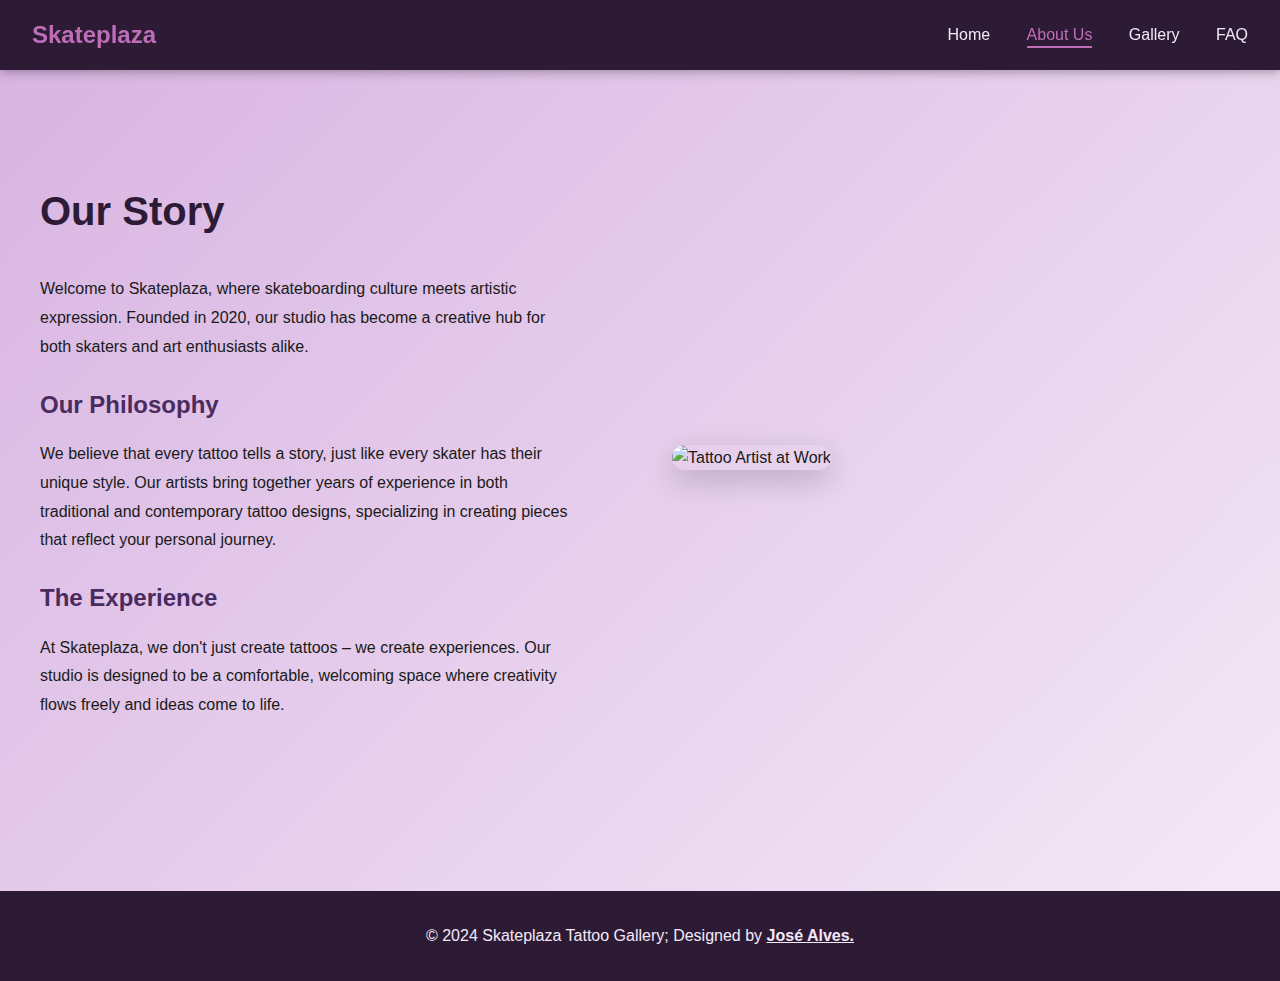
==== about.html @ 52db744e "Add files via upload" ====
<!DOCTYPE html>
<html lang="en">
<head>
    <meta charset="UTF-8">
    <meta name="viewport" content="width=device-width, initial-scale=1.0">
    <title>About Us - Skateplaza Tattoo Gallery</title>
    <link rel="stylesheet" href="styles.css">
</head>
<body>
    <nav class="navbar">
        <div class="logo">Skateplaza</div>
        <div class="nav-links">
            <a href="index.html">Home</a>
            <a href="about.html" class="active">About Us</a>
            <a href="gallery.html">Gallery</a>
            <a href="faq.html">FAQ</a>
        </div>
    </nav>

    <main>
        <br>
        <br>
        <section class="about-section">
            <div class="about-content">
                <div class="about-text">
                    
                    <h2>Our Story</h2>
                    <p>Welcome to Skateplaza, where skateboarding culture meets artistic expression. Founded in 2020, our studio has become a creative hub for both skaters and art enthusiasts alike.</p>
                    
                    <h3>Our Philosophy</h3>
                    <p>We believe that every tattoo tells a story, just like every skater has their unique style. Our artists bring together years of experience in both traditional and contemporary tattoo designs, specializing in creating pieces that reflect your personal journey.</p>
                    
                    <h3>The Experience</h3>
                    <p>At Skateplaza, we don't just create tattoos – we create experiences. Our studio is designed to be a comfortable, welcoming space where creativity flows freely and ideas come to life.</p>
                </div>
                <div class="about-image">
                    <img src="https://images.unsplash.com/photo-1598371839696-5c5bb00bdc28" alt="Tattoo Artist at Work">
                </div>
            </div>
        </section>
    </main>

    <footer>
        <p>&copy; 2024 Skateplaza Tattoo Gallery; Designed by <ins> <b>José Alves.</b> <ins> </p>
    </footer>
</body>
</html>
---- styles.css ----
* {
    margin: 0;
    padding: 0;
    box-sizing: border-box;
    
  }
  
  :root {
    --purple-dark: #2D1B36;
    --purple-main: #4A2B5F;
    --purple-light: #8B4B9B;
    --purple-accent: #BE6DB7;
    --purple-fade: #D8B4E2;
    --text-light: #F4E8F6;
    --text-dark: #1A1A1A;
  }
  
 
  @keyframes fadeIn {
    from { opacity: 0; transform: translateY(20px); }
    to { opacity: 1; transform: translateY(0); }
  }
  
  @keyframes slideIn {
    from { transform: translateX(-100%); }
    to { transform: translateX(0); }
  }
  

  html, body {
    height: 100%;
}

body {
    font-family: 'Arial', sans-serif;
    line-height: 1.6;
    color: var(--text-dark);
    background: var(--text-light);
    display: flex;
    flex-direction: column;
    min-height: 100vh;
}

main {
    flex: 1 0 auto;
}
  
  h1, h2, h3 {
    color: var(--purple-light);
  }

  .navbar {
    position: fixed;
    top: 0;
    width: 100%;
    padding: 1rem 2rem;
    display: flex;
    justify-content: space-between;
    align-items: center;
    z-index: 1000;
    background: var(--purple-dark);
    box-shadow: 0 2px 10px rgba(0, 0, 0, 0.3);
    animation: slideIn 0.5s ease-out;
  }
  
  .logo {
    color: var(--purple-accent);
    font-size: 1.5rem;
    font-weight: bold;
    transition: color 0.3s;
  }
  
  .logo:hover {
    color: var(--purple-fade);
  }
  
  .nav-links a {
    color: var(--text-light);
    text-decoration: none;
    margin-left: 2rem;
    transition: all 0.3s;
    position: relative;
  }
  
  .nav-links a::after {
    content: '';
    position: absolute;
    bottom: -5px;
    left: 0;
    width: 0;
    height: 2px;
    background: var(--purple-accent);
    transition: width 0.3s;
  }
  
  .nav-links a:hover::after,
  .nav-links a.active::after {
    width: 100%;
  }
  
  .nav-links a:hover,
  .nav-links a.active {
    color: var(--purple-accent);
  }
  
  .hero {
    height: 100vh;
    background: linear-gradient(rgba(0, 0, 0, 0.6), rgba(0, 0, 0, 0.6)),
                url('https://manofmany.com/_next/image?url=https%3A%2F%2Fapi.manofmany.com%2Fwp-content%2Fuploads%2F2023%2F06%2F40-Best-Tattoo-Ideas-for-Men.jpg&w=1200&q=75');
    background-size: cover;
    background-position: center;
    display: flex;
    flex-direction: column;
    justify-content: center;
    align-items: center;
    text-align: center;
    color: #fff;
}

.hero h1 {
    font-size: 3rem;
    margin-bottom: 1rem;
}

.hero p {
    font-size: 1.2rem;
}
  
  section {
    padding: 5rem 2rem;
  }
  
  h2 {
    text-align: center;
    margin-bottom: 3rem;
    font-size: 2.5rem;
    color: var(--purple-main);
  }
  
  .about, .gallery, .faq {
    animation: fadeIn 0.8s ease-out;
  }
  
  .gallery-grid {
    display: grid;
    grid-template-columns: repeat(auto-fit, minmax(300px, 1fr));
    gap: 1.5rem;
    max-width: 1200px;
    margin: 0 auto;
  }
  
  .gallery-grid img {
    width: 100%;
    height: 300px;
    object-fit: cover;
    border-radius: 8px;
    transition: transform 0.3s, box-shadow 0.3s;
    box-shadow: 0 4px 15px rgba(0, 0, 0, 0.1);
    opacity: 0;
    animation: fadeIn 0.6s ease-out forwards;
  }
  
  .gallery-grid img:hover {
    transform: translateY(-5px);
    box-shadow: 0 8px 20px rgba(0, 0, 0, 0.2);
  }
  
  .gallery-grid img:nth-child(1) { animation-delay: 0.1s; }
  .gallery-grid img:nth-child(2) { animation-delay: 0.2s; }
  .gallery-grid img:nth-child(3) { animation-delay: 0.3s; }
  .gallery-grid img:nth-child(4) { animation-delay: 0.4s; }
  .gallery-grid img:nth-child(5) { animation-delay: 0.5s; }
  .gallery-grid img:nth-child(6) { animation-delay: 0.6s; }
  
  .faq-item {
    max-width: 800px;
    margin: 0 auto 2rem;
    padding: 1.5rem;
    background: var(--text-light);
    border-radius: 8px;
    box-shadow: 0 4px 15px rgba(0, 0, 0, 0.1);
    transition: transform 0.3s;
    opacity: 0;
    animation: fadeIn 0.5s ease-out forwards;
  }
  
  .faq-item:hover {
    transform: translateY(-3px);
  }
  
  .faq-item:nth-child(1) { animation-delay: 0.1s; }
  .faq-item:nth-child(2) { animation-delay: 0.2s; }
  .faq-item:nth-child(3) { animation-delay: 0.3s; }
  
  .faq-item h3 {
    color: var(--purple-main);
    margin-bottom: 0.5rem;
  }
  
 footer {
  flex-shrink: 0;
  background: var(--purple-dark);
  color: var(--text-light);
  text-align: center;
  padding: 2rem;
  margin-top: auto;
}
  
  @media (max-width: 768px) {
    .navbar {
      flex-direction: column;
      padding: 1rem;
    }
  
    .nav-links {
      margin-top: 1rem;
    }
  
    .nav-links a {
      margin: 0 1rem;
      font-size: 0.9rem;
    }
  
    .hero h1 {
      font-size: 2rem;
    }
  
    section {
      padding: 3rem 1rem;
    }
  
    h2 {
      font-size: 2rem;
    }
  }

  .about-section {
    padding: 8rem 2rem 5rem;
    background: linear-gradient(135deg, var(--purple-fade) 0%, var(--text-light) 100%);
    min-height: calc(100vh - 60px);
}

.about-content {
    max-width: 1200px;
    margin: 0 auto;
    display: grid;
    grid-template-columns: 1fr 1fr;
    gap: 4rem;
    align-items: center;
    animation: fadeIn 0.8s ease-out;
}

.about-text {
    padding-right: 2rem;
}

.about-text h2 {
    color: var(--purple-dark);
    font-size: 2.5rem;
    margin-bottom: 2rem;
    text-align: left;
}

.about-text h3 {
    color: var(--purple-main);
    font-size: 1.5rem;
    margin: 1.5rem 0 1rem;
}

.about-text p {
    color: var(--text-dark);
    margin-bottom: 1rem;
    line-height: 1.8;
}

.about-image {
    position: relative;
    animation: fadeIn 1s ease-out 0.3s both;
}

.about-image img {
    width: 100%;
    height: 600px;
    object-fit: cover;
    border-radius: 15px;
    box-shadow: 0 10px 30px rgba(0, 0, 0, 0.2);
    transition: transform 0.3s ease;
}

.about-image img:hover {
    transform: scale(1.02);
}

/* Responsive Design for About Page */
@media (max-width: 968px) {
    .about-content {
        grid-template-columns: 1fr;
        gap: 2rem;
    }

    .about-text {
        padding-right: 0;
    }

    .about-image img {
        height: 400px;
    }
}
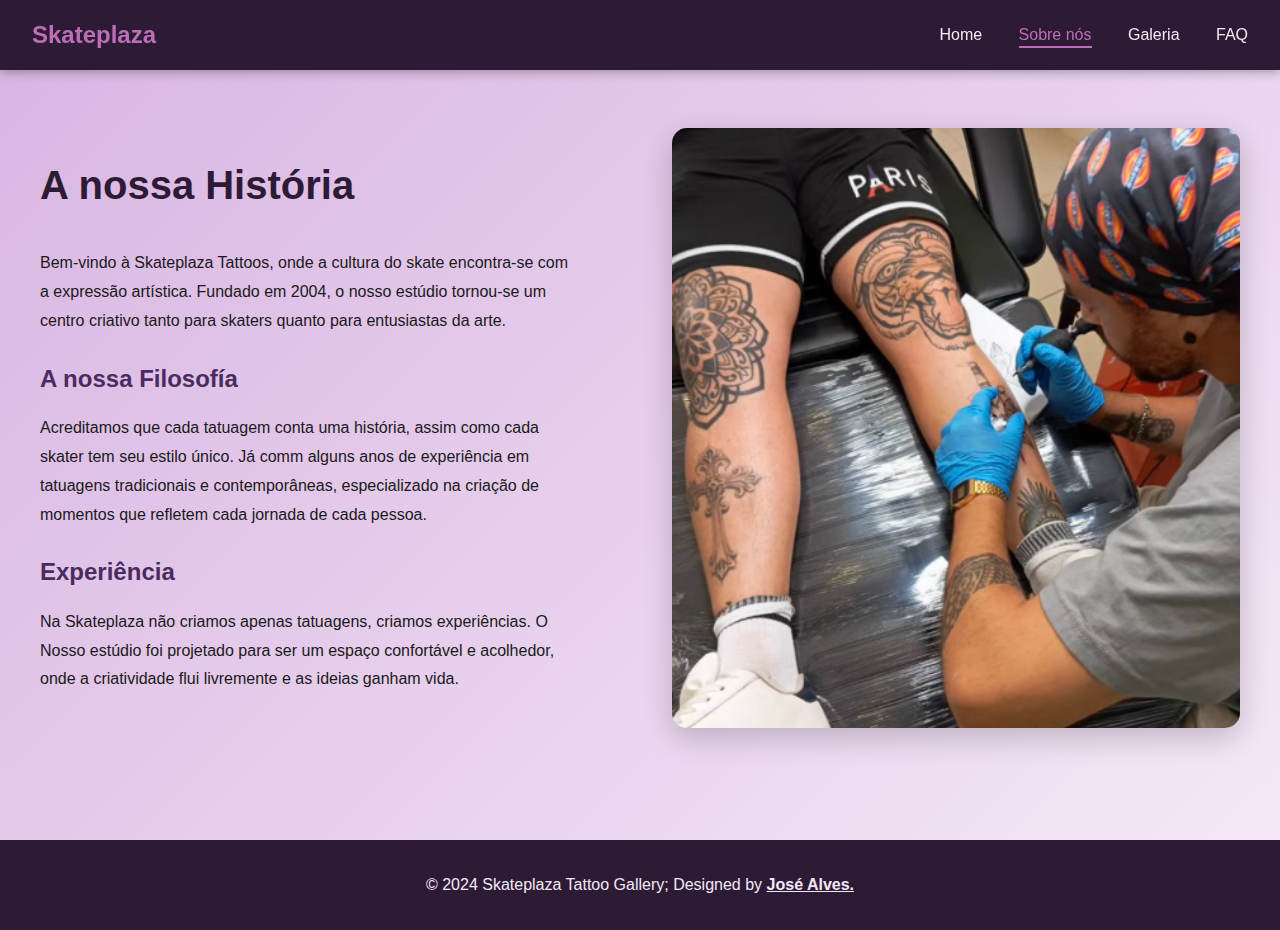
==== commit e3da0e8e: "Add files via upload" ====
--- a/about.html
+++ b/about.html
@@ -3,7 +3,7 @@
 <head>
     <meta charset="UTF-8">
     <meta name="viewport" content="width=device-width, initial-scale=1.0">
-    <title>About Us - Skateplaza Tattoo Gallery</title>
+    <title>Sobre nós - Skateplaza Tattoo Gallery</title>
     <link rel="stylesheet" href="styles.css">
 </head>
 <body>
@@ -11,30 +11,29 @@
         <div class="logo">Skateplaza</div>
         <div class="nav-links">
             <a href="index.html">Home</a>
-            <a href="about.html" class="active">About Us</a>
-            <a href="gallery.html">Gallery</a>
+            <a href="about.html" class="active">Sobre nós</a>
+            <a href="gallery.html">Galeria</a>
             <a href="faq.html">FAQ</a>
         </div>
     </nav>
 
     <main>
-        <br>
-        <br>
         <section class="about-section">
             <div class="about-content">
                 <div class="about-text">
                     
-                    <h2>Our Story</h2>
-                    <p>Welcome to Skateplaza, where skateboarding culture meets artistic expression. Founded in 2020, our studio has become a creative hub for both skaters and art enthusiasts alike.</p>
+                    <h2>A nossa História</h2>
+                    <p>Bem-vindo à Skateplaza Tattoos, onde a cultura do skate encontra-se com a expressão artística. Fundado em 2004, o nosso estúdio tornou-se um centro criativo tanto para skaters quanto para entusiastas da arte.</p>
                     
-                    <h3>Our Philosophy</h3>
-                    <p>We believe that every tattoo tells a story, just like every skater has their unique style. Our artists bring together years of experience in both traditional and contemporary tattoo designs, specializing in creating pieces that reflect your personal journey.</p>
+                    <h3>A nossa Filosofía</h3>
+                    <p>Acreditamos que cada tatuagem conta uma história, assim como cada skater tem seu estilo único. Já comm alguns anos de experiência em tatuagens tradicionais e contemporâneas, especializado na criação de momentos que refletem cada jornada de cada pessoa.</p>
                     
-                    <h3>The Experience</h3>
-                    <p>At Skateplaza, we don't just create tattoos – we create experiences. Our studio is designed to be a comfortable, welcoming space where creativity flows freely and ideas come to life.</p>
+                    <h3>Experiência</h3>
+                    <p>Na Skateplaza não criamos apenas tatuagens, criamos experiências. O Nosso estúdio foi projetado para ser um espaço confortável e acolhedor, onde a criatividade flui livremente e as ideias ganham vida.
+                    </p>
                 </div>
                 <div class="about-image">
-                    <img src="https://images.unsplash.com/photo-1598371839696-5c5bb00bdc28" alt="Tattoo Artist at Work">
+                    <img src="tattoos/Sergio.PNG" alt="Tattoo Artist at Work">
                 </div>
             </div>
         </section>
